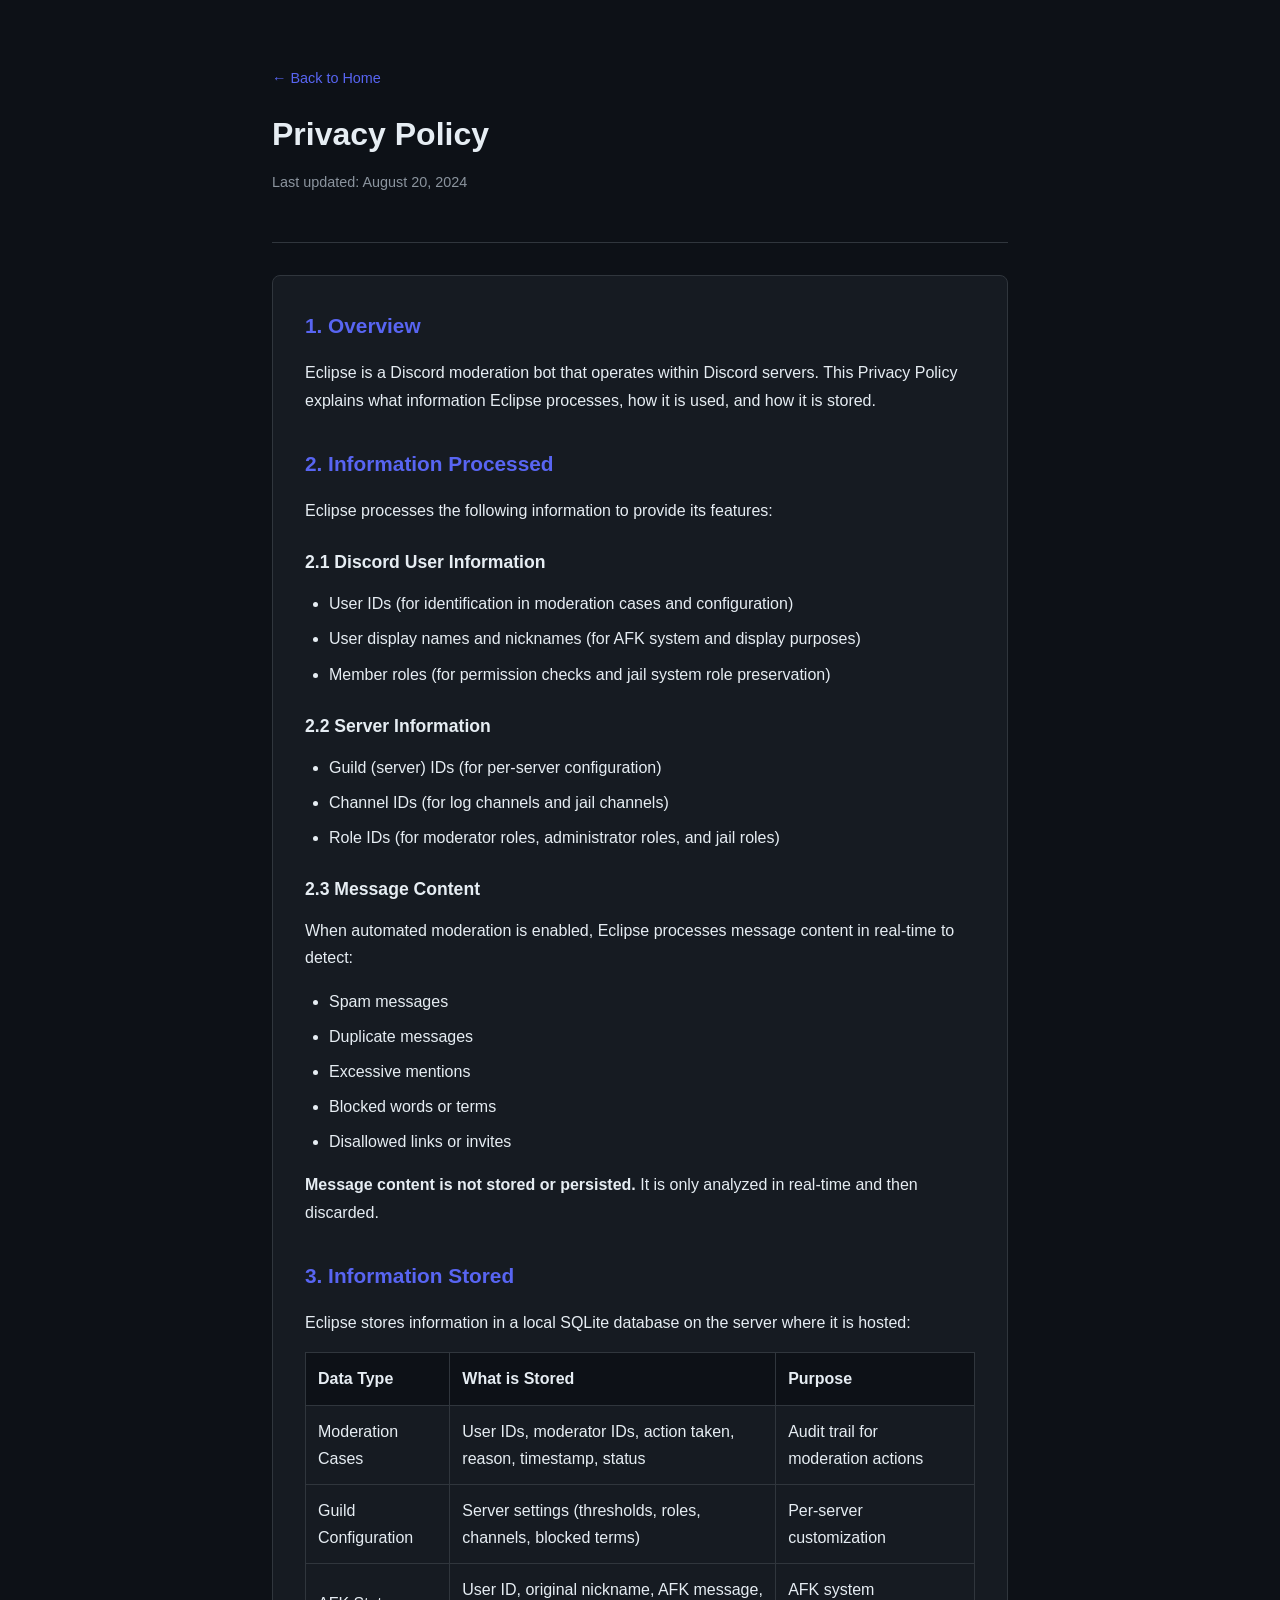
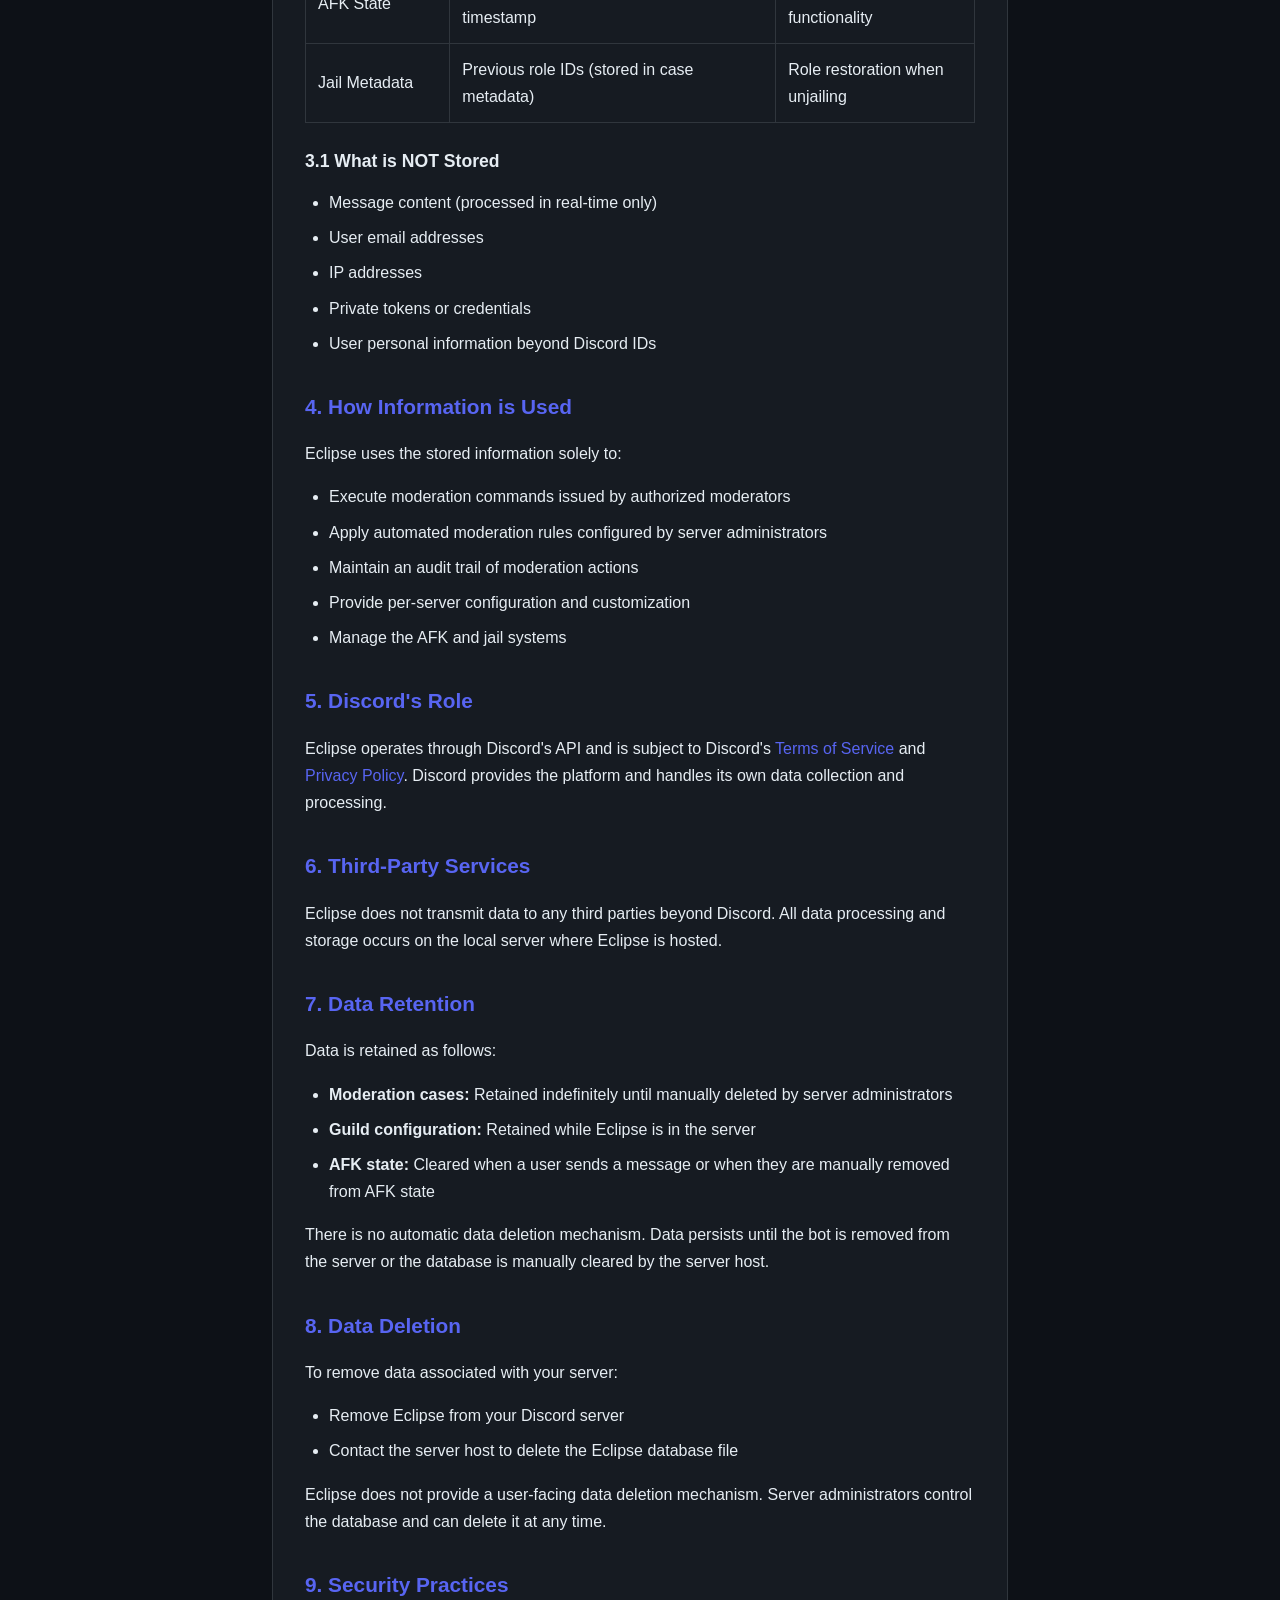
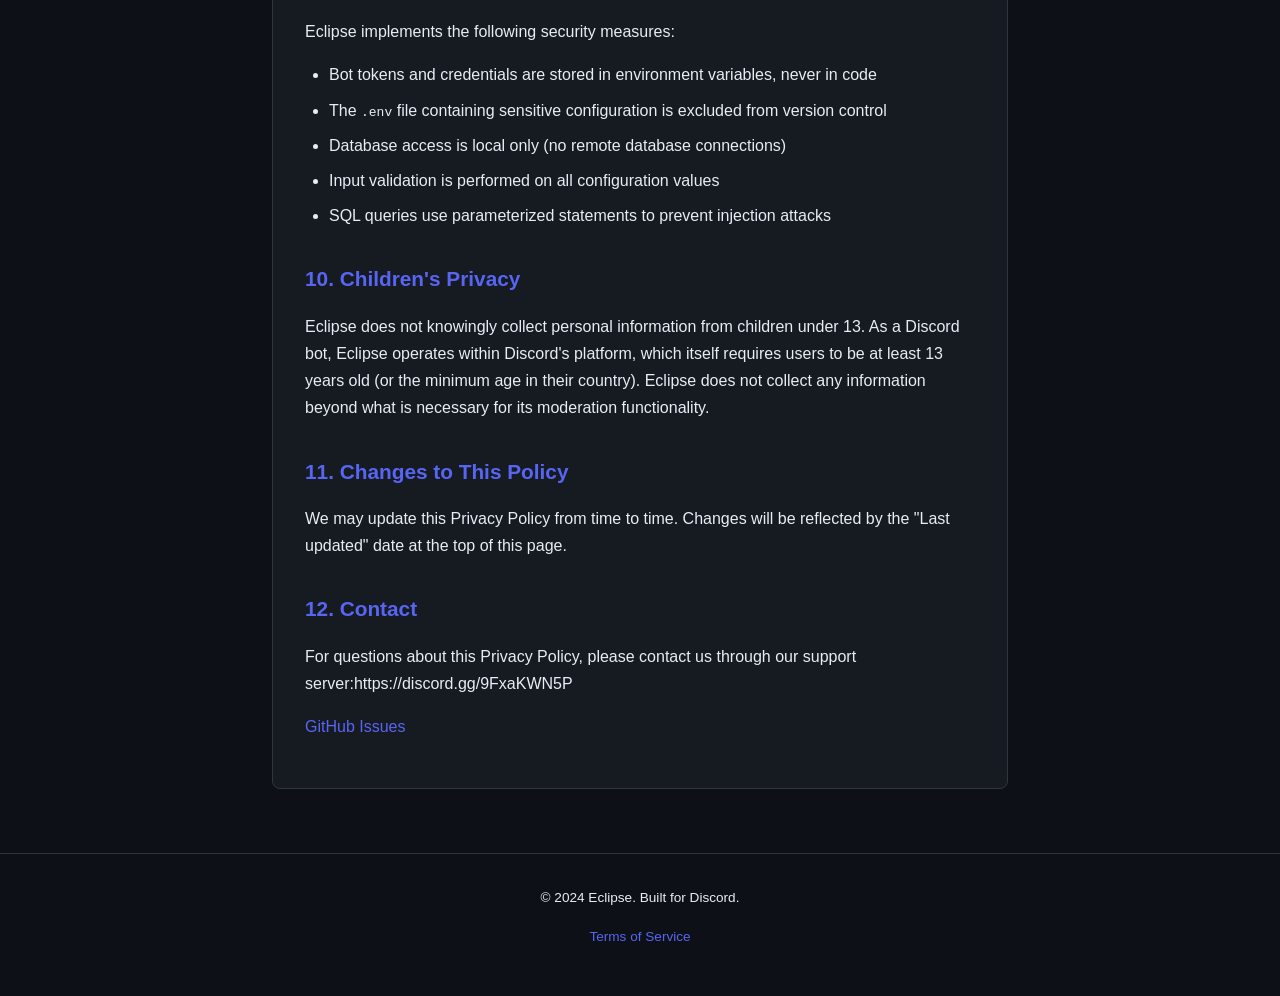
==== docs/privacy.html @ e570cf3b "Add Eqlipse moderation features and legal pages" ====
<!DOCTYPE html>
<html lang="en">
<head>
    <meta charset="UTF-8">
    <meta name="viewport" content="width=device-width, initial-scale=1.0">
    <title>Privacy Policy - Eclipse</title>
    <style>
        :root {
            --primary: #5865F2;
            --background: #0d1117;
            --surface: #161b22;
            --text: #e6edf3;
            --muted: #8b949e;
            --border: #30363d;
        }
        * { margin: 0; padding: 0; box-sizing: border-box; }
        body {
            font-family: -apple-system, BlinkMacSystemFont, 'Segoe UI', Roboto, sans-serif;
            background: var(--background);
            color: var(--text);
            line-height: 1.7;
        }
        .container {
            max-width: 800px;
            margin: 0 auto;
            padding: 2rem;
        }
        header {
            padding: 2rem 0;
            border-bottom: 1px solid var(--border);
            margin-bottom: 2rem;
        }
        nav {
            margin-bottom: 1rem;
        }
        nav a {
            color: var(--primary);
            text-decoration: none;
            font-size: 0.9rem;
        }
        nav a:hover {
            text-decoration: underline;
        }
        h1 {
            font-size: 2rem;
            margin-bottom: 0.5rem;
        }
        .date {
            color: var(--muted);
            font-size: 0.9rem;
        }
        main {
            background: var(--surface);
            border: 1px solid var(--border);
            border-radius: 8px;
            padding: 2rem;
        }
        h2 {
            font-size: 1.3rem;
            margin-top: 2rem;
            margin-bottom: 1rem;
            color: var(--primary);
        }
        h2:first-child {
            margin-top: 0;
        }
        h3 {
            font-size: 1.1rem;
            margin-top: 1.5rem;
            margin-bottom: 0.75rem;
        }
        p {
            margin-bottom: 1rem;
            color: var(--text);
        }
        ul, ol {
            margin-bottom: 1rem;
            padding-left: 1.5rem;
        }
        li {
            margin-bottom: 0.5rem;
        }
        strong {
            color: var(--text);
        }
        table {
            width: 100%;
            border-collapse: collapse;
            margin-bottom: 1rem;
        }
        th, td {
            text-align: left;
            padding: 0.75rem;
            border: 1px solid var(--border);
        }
        th {
            background: var(--background);
        }
        a {
            color: var(--primary);
            text-decoration: none;
        }
        a:hover {
            text-decoration: underline;
        }
        footer {
            text-align: center;
            padding: 2rem 0;
            margin-top: 2rem;
            border-top: 1px solid var(--border);
            color: var(--muted);
            font-size: 0.85rem;
        }
        footer a {
            color: var(--primary);
            text-decoration: none;
        }
        @media (max-width: 600px) {
            .container { padding: 1rem; }
            h1 { font-size: 1.5rem; }
            main { padding: 1.5rem; }
            table { font-size: 0.9rem; }
            th, td { padding: 0.5rem; }
        }
    </style>
</head>
<body>
    <div class="container">
        <header>
            <nav><a href="index.html">&larr; Back to Home</a></nav>
            <h1>Privacy Policy</h1>
            <p class="date">Last updated: August 20, 2024</p>
        </header>

        <main>
            <h2>1. Overview</h2>
            <p>Eclipse is a Discord moderation bot that operates within Discord servers. This Privacy Policy explains what information Eclipse processes, how it is used, and how it is stored.</p>

            <h2>2. Information Processed</h2>
            <p>Eclipse processes the following information to provide its features:</p>

            <h3>2.1 Discord User Information</h3>
            <ul>
                <li>User IDs (for identification in moderation cases and configuration)</li>
                <li>User display names and nicknames (for AFK system and display purposes)</li>
                <li>Member roles (for permission checks and jail system role preservation)</li>
            </ul>

            <h3>2.2 Server Information</h3>
            <ul>
                <li>Guild (server) IDs (for per-server configuration)</li>
                <li>Channel IDs (for log channels and jail channels)</li>
                <li>Role IDs (for moderator roles, administrator roles, and jail roles)</li>
            </ul>

            <h3>2.3 Message Content</h3>
            <p>When automated moderation is enabled, Eclipse processes message content in real-time to detect:</p>
            <ul>
                <li>Spam messages</li>
                <li>Duplicate messages</li>
                <li>Excessive mentions</li>
                <li>Blocked words or terms</li>
                <li>Disallowed links or invites</li>
            </ul>
            <p><strong>Message content is not stored or persisted.</strong> It is only analyzed in real-time and then discarded.</p>

            <h2>3. Information Stored</h2>
            <p>Eclipse stores information in a local SQLite database on the server where it is hosted:</p>

            <table>
                <thead>
                    <tr>
                        <th>Data Type</th>
                        <th>What is Stored</th>
                        <th>Purpose</th>
                    </tr>
                </thead>
                <tbody>
                    <tr>
                        <td>Moderation Cases</td>
                        <td>User IDs, moderator IDs, action taken, reason, timestamp, status</td>
                        <td>Audit trail for moderation actions</td>
                    </tr>
                    <tr>
                        <td>Guild Configuration</td>
                        <td>Server settings (thresholds, roles, channels, blocked terms)</td>
                        <td>Per-server customization</td>
                    </tr>
                    <tr>
                        <td>AFK State</td>
                        <td>User ID, original nickname, AFK message, timestamp</td>
                        <td>AFK system functionality</td>
                    </tr>
                    <tr>
                        <td>Jail Metadata</td>
                        <td>Previous role IDs (stored in case metadata)</td>
                        <td>Role restoration when unjailing</td>
                    </tr>
                </tbody>
            </table>

            <h3>3.1 What is NOT Stored</h3>
            <ul>
                <li>Message content (processed in real-time only)</li>
                <li>User email addresses</li>
                <li>IP addresses</li>
                <li>Private tokens or credentials</li>
                <li>User personal information beyond Discord IDs</li>
            </ul>

            <h2>4. How Information is Used</h2>
            <p>Eclipse uses the stored information solely to:</p>
            <ul>
                <li>Execute moderation commands issued by authorized moderators</li>
                <li>Apply automated moderation rules configured by server administrators</li>
                <li>Maintain an audit trail of moderation actions</li>
                <li>Provide per-server configuration and customization</li>
                <li>Manage the AFK and jail systems</li>
            </ul>

            <h2>5. Discord's Role</h2>
            <p>Eclipse operates through Discord's API and is subject to Discord's <a href="https://discord.com/terms" target="_blank" rel="noopener">Terms of Service</a> and <a href="https://discord.com/privacy" target="_blank" rel="noopener">Privacy Policy</a>. Discord provides the platform and handles its own data collection and processing.</p>

            <h2>6. Third-Party Services</h2>
            <p>Eclipse does not transmit data to any third parties beyond Discord. All data processing and storage occurs on the local server where Eclipse is hosted.</p>

            <h2>7. Data Retention</h2>
            <p>Data is retained as follows:</p>
            <ul>
                <li><strong>Moderation cases:</strong> Retained indefinitely until manually deleted by server administrators</li>
                <li><strong>Guild configuration:</strong> Retained while Eclipse is in the server</li>
                <li><strong>AFK state:</strong> Cleared when a user sends a message or when they are manually removed from AFK state</li>
            </ul>
            <p>There is no automatic data deletion mechanism. Data persists until the bot is removed from the server or the database is manually cleared by the server host.</p>

            <h2>8. Data Deletion</h2>
            <p>To remove data associated with your server:</p>
            <ul>
                <li>Remove Eclipse from your Discord server</li>
                <li>Contact the server host to delete the Eclipse database file</li>
            </ul>
            <p>Eclipse does not provide a user-facing data deletion mechanism. Server administrators control the database and can delete it at any time.</p>

            <h2>9. Security Practices</h2>
            <p>Eclipse implements the following security measures:</p>
            <ul>
                <li>Bot tokens and credentials are stored in environment variables, never in code</li>
                <li>The <code>.env</code> file containing sensitive configuration is excluded from version control</li>
                <li>Database access is local only (no remote database connections)</li>
                <li>Input validation is performed on all configuration values</li>
                <li>SQL queries use parameterized statements to prevent injection attacks</li>
            </ul>

            <h2>10. Children's Privacy</h2>
            <p>Eclipse does not knowingly collect personal information from children under 13. As a Discord bot, Eclipse operates within Discord's platform, which itself requires users to be at least 13 years old (or the minimum age in their country). Eclipse does not collect any information beyond what is necessary for its moderation functionality.</p>

            <h2>11. Changes to This Policy</h2>
            <p>We may update this Privacy Policy from time to time. Changes will be reflected by the "Last updated" date at the top of this page.</p>

            <h2>12. Contact</h2>
            <p>For questions about this Privacy Policy, please contact us through our support server:https://discord.gg/9FxaKWN5P</p>
            <p><a href="https://github.com/Riyxoen/eclipse-bot/issues">GitHub Issues</a></p>
            <p><em><!-- TODO: Replace with your preferred contact method --></em></p>
        </main>
    </div>

    <footer>
        <p>&copy; 2024 Eclipse. Built for Discord.</p>
        <p><a href="terms.html">Terms of Service</a></p>
    </footer>
</body>
</html>
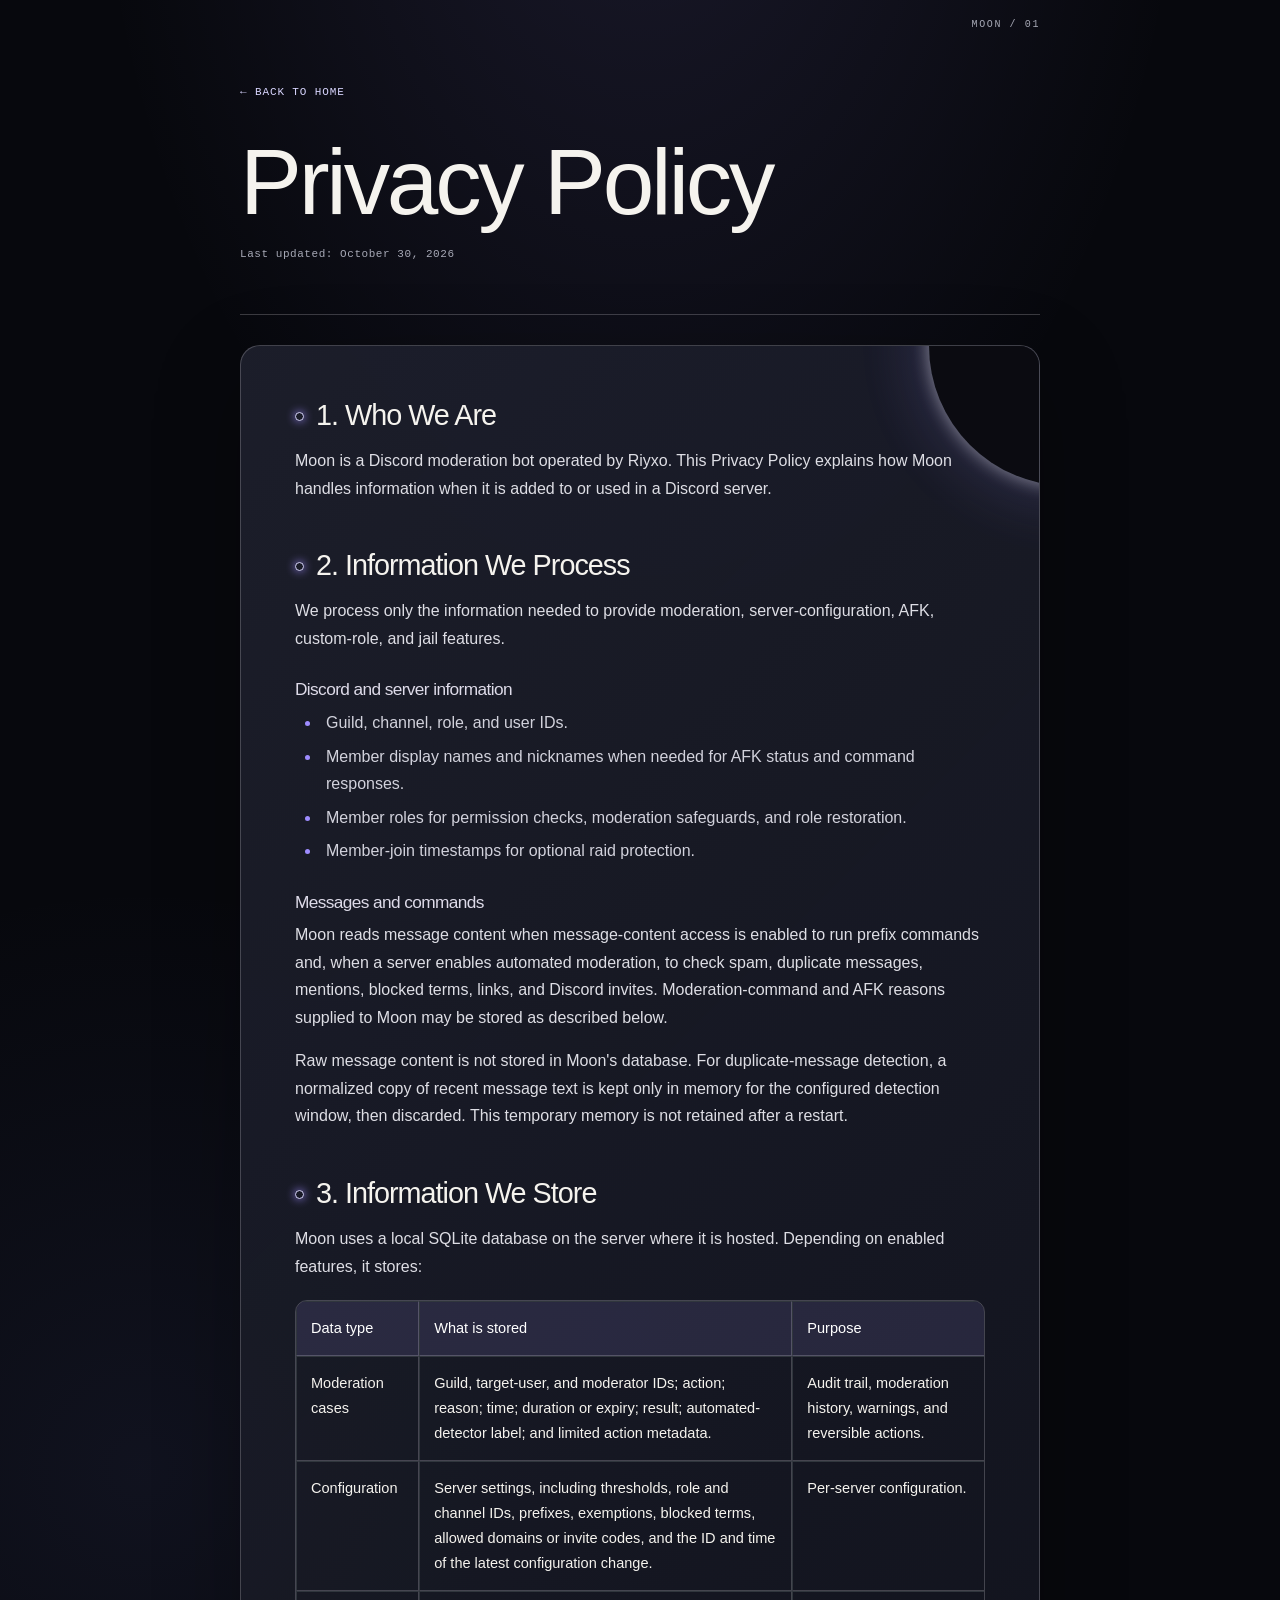
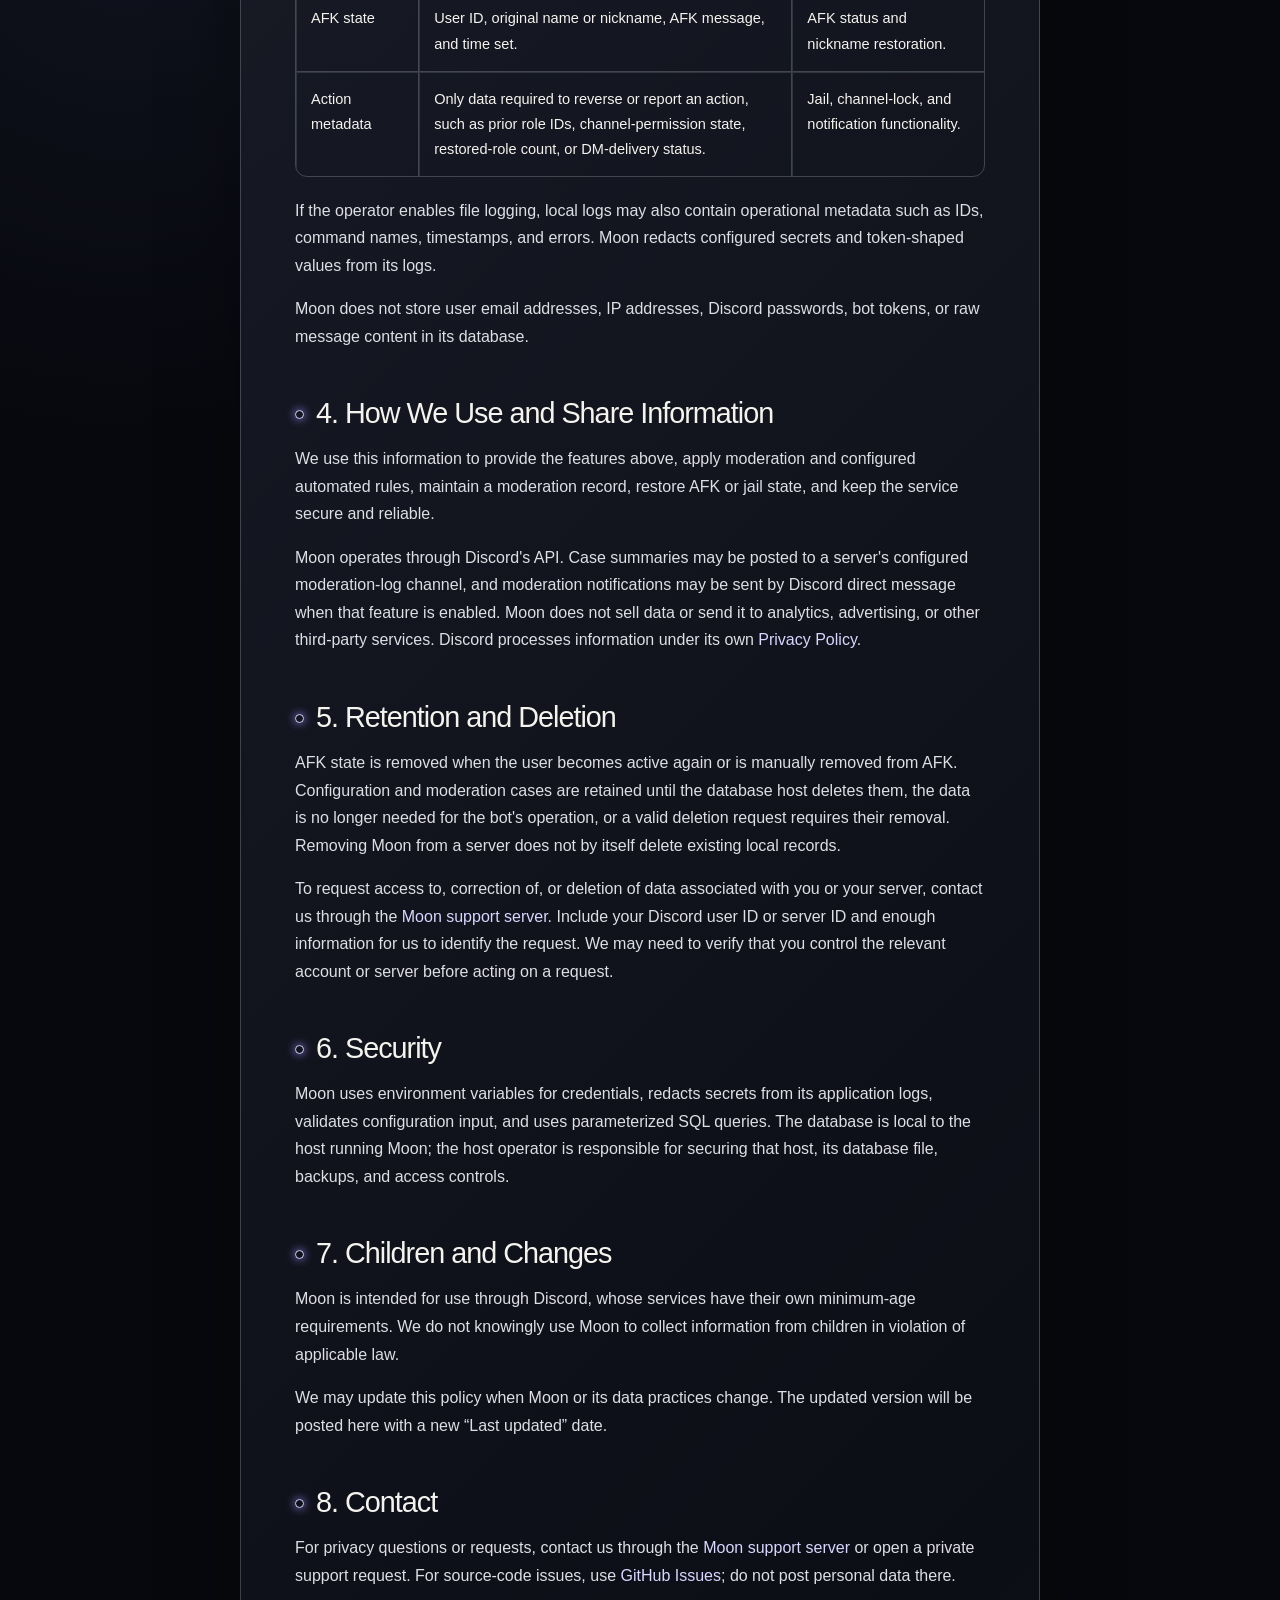
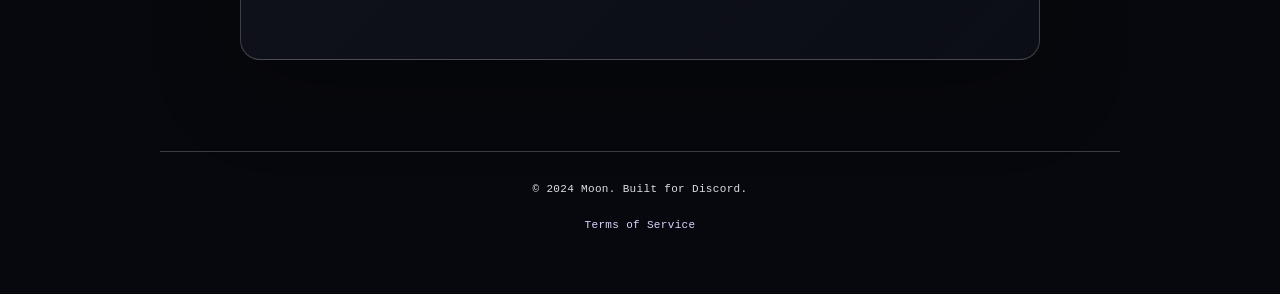
==== commit fce47878: "Rebrand Moon website and update legal pages" ====
--- a/docs/privacy.html
+++ b/docs/privacy.html
@@ -3,7 +3,7 @@
 <head>
     <meta charset="UTF-8">
     <meta name="viewport" content="width=device-width, initial-scale=1.0">
-    <title>Privacy Policy - Eclipse</title>
+    <title>Privacy Policy - Moon</title>
     <style>
         :root {
             --primary: #5865F2;
@@ -123,149 +123,69 @@
             th, td { padding: 0.5rem; }
         }
     </style>
+    <link rel="stylesheet" href="eclipse.css">
 </head>
-<body>
+<body class="legal">
     <div class="container">
         <header>
             <nav><a href="index.html">&larr; Back to Home</a></nav>
             <h1>Privacy Policy</h1>
-            <p class="date">Last updated: August 20, 2024</p>
+            <p class="date">Last updated: October 30, 2026</p>
         </header>
 
         <main>
-            <h2>1. Overview</h2>
-            <p>Eclipse is a Discord moderation bot that operates within Discord servers. This Privacy Policy explains what information Eclipse processes, how it is used, and how it is stored.</p>
+            <h2>1. Who We Are</h2>
+            <p>Moon is a Discord moderation bot operated by Riyxo. This Privacy Policy explains how Moon handles information when it is added to or used in a Discord server.</p>
 
-            <h2>2. Information Processed</h2>
-            <p>Eclipse processes the following information to provide its features:</p>
+            <h2>2. Information We Process</h2>
+            <p>We process only the information needed to provide moderation, server-configuration, AFK, custom-role, and jail features.</p>
+            <h3>Discord and server information</h3>
+            <ul>
+                <li>Guild, channel, role, and user IDs.</li>
+                <li>Member display names and nicknames when needed for AFK status and command responses.</li>
+                <li>Member roles for permission checks, moderation safeguards, and role restoration.</li>
+                <li>Member-join timestamps for optional raid protection.</li>
+            </ul>
+            <h3>Messages and commands</h3>
+            <p>Moon reads message content when message-content access is enabled to run prefix commands and, when a server enables automated moderation, to check spam, duplicate messages, mentions, blocked terms, links, and Discord invites. Moderation-command and AFK reasons supplied to Moon may be stored as described below.</p>
+            <p>Raw message content is not stored in Moon's database. For duplicate-message detection, a normalized copy of recent message text is kept only in memory for the configured detection window, then discarded. This temporary memory is not retained after a restart.</p>
 
-            <h3>2.1 Discord User Information</h3>
-            <ul>
-                <li>User IDs (for identification in moderation cases and configuration)</li>
-                <li>User display names and nicknames (for AFK system and display purposes)</li>
-                <li>Member roles (for permission checks and jail system role preservation)</li>
-            </ul>
-
-            <h3>2.2 Server Information</h3>
-            <ul>
-                <li>Guild (server) IDs (for per-server configuration)</li>
-                <li>Channel IDs (for log channels and jail channels)</li>
-                <li>Role IDs (for moderator roles, administrator roles, and jail roles)</li>
-            </ul>
-
-            <h3>2.3 Message Content</h3>
-            <p>When automated moderation is enabled, Eclipse processes message content in real-time to detect:</p>
-            <ul>
-                <li>Spam messages</li>
-                <li>Duplicate messages</li>
-                <li>Excessive mentions</li>
-                <li>Blocked words or terms</li>
-                <li>Disallowed links or invites</li>
-            </ul>
-            <p><strong>Message content is not stored or persisted.</strong> It is only analyzed in real-time and then discarded.</p>
-
-            <h2>3. Information Stored</h2>
-            <p>Eclipse stores information in a local SQLite database on the server where it is hosted:</p>
-
+            <h2>3. Information We Store</h2>
+            <p>Moon uses a local SQLite database on the server where it is hosted. Depending on enabled features, it stores:</p>
             <table>
-                <thead>
-                    <tr>
-                        <th>Data Type</th>
-                        <th>What is Stored</th>
-                        <th>Purpose</th>
-                    </tr>
-                </thead>
+                <thead><tr><th>Data type</th><th>What is stored</th><th>Purpose</th></tr></thead>
                 <tbody>
-                    <tr>
-                        <td>Moderation Cases</td>
-                        <td>User IDs, moderator IDs, action taken, reason, timestamp, status</td>
-                        <td>Audit trail for moderation actions</td>
-                    </tr>
-                    <tr>
-                        <td>Guild Configuration</td>
-                        <td>Server settings (thresholds, roles, channels, blocked terms)</td>
-                        <td>Per-server customization</td>
-                    </tr>
-                    <tr>
-                        <td>AFK State</td>
-                        <td>User ID, original nickname, AFK message, timestamp</td>
-                        <td>AFK system functionality</td>
-                    </tr>
-                    <tr>
-                        <td>Jail Metadata</td>
-                        <td>Previous role IDs (stored in case metadata)</td>
-                        <td>Role restoration when unjailing</td>
-                    </tr>
+                    <tr><td>Moderation cases</td><td>Guild, target-user, and moderator IDs; action; reason; time; duration or expiry; result; automated-detector label; and limited action metadata.</td><td>Audit trail, moderation history, warnings, and reversible actions.</td></tr>
+                    <tr><td>Configuration</td><td>Server settings, including thresholds, role and channel IDs, prefixes, exemptions, blocked terms, allowed domains or invite codes, and the ID and time of the latest configuration change.</td><td>Per-server configuration.</td></tr>
+                    <tr><td>AFK state</td><td>User ID, original name or nickname, AFK message, and time set.</td><td>AFK status and nickname restoration.</td></tr>
+                    <tr><td>Action metadata</td><td>Only data required to reverse or report an action, such as prior role IDs, channel-permission state, restored-role count, or DM-delivery status.</td><td>Jail, channel-lock, and notification functionality.</td></tr>
                 </tbody>
             </table>
+            <p>If the operator enables file logging, local logs may also contain operational metadata such as IDs, command names, timestamps, and errors. Moon redacts configured secrets and token-shaped values from its logs.</p>
+            <p>Moon does not store user email addresses, IP addresses, Discord passwords, bot tokens, or raw message content in its database.</p>
 
-            <h3>3.1 What is NOT Stored</h3>
-            <ul>
-                <li>Message content (processed in real-time only)</li>
-                <li>User email addresses</li>
-                <li>IP addresses</li>
-                <li>Private tokens or credentials</li>
-                <li>User personal information beyond Discord IDs</li>
-            </ul>
+            <h2>4. How We Use and Share Information</h2>
+            <p>We use this information to provide the features above, apply moderation and configured automated rules, maintain a moderation record, restore AFK or jail state, and keep the service secure and reliable.</p>
+            <p>Moon operates through Discord's API. Case summaries may be posted to a server's configured moderation-log channel, and moderation notifications may be sent by Discord direct message when that feature is enabled. Moon does not sell data or send it to analytics, advertising, or other third-party services. Discord processes information under its own <a href="https://discord.com/privacy" target="_blank" rel="noopener">Privacy Policy</a>.</p>
 
-            <h2>4. How Information is Used</h2>
-            <p>Eclipse uses the stored information solely to:</p>
-            <ul>
-                <li>Execute moderation commands issued by authorized moderators</li>
-                <li>Apply automated moderation rules configured by server administrators</li>
-                <li>Maintain an audit trail of moderation actions</li>
-                <li>Provide per-server configuration and customization</li>
-                <li>Manage the AFK and jail systems</li>
-            </ul>
+            <h2>5. Retention and Deletion</h2>
+            <p>AFK state is removed when the user becomes active again or is manually removed from AFK. Configuration and moderation cases are retained until the database host deletes them, the data is no longer needed for the bot's operation, or a valid deletion request requires their removal. Removing Moon from a server does not by itself delete existing local records.</p>
+            <p>To request access to, correction of, or deletion of data associated with you or your server, contact us through the <a href="https://discord.gg/KJvTWMRBFT" target="_blank" rel="noopener">Moon support server</a>. Include your Discord user ID or server ID and enough information for us to identify the request. We may need to verify that you control the relevant account or server before acting on a request.</p>
 
-            <h2>5. Discord's Role</h2>
-            <p>Eclipse operates through Discord's API and is subject to Discord's <a href="https://discord.com/terms" target="_blank" rel="noopener">Terms of Service</a> and <a href="https://discord.com/privacy" target="_blank" rel="noopener">Privacy Policy</a>. Discord provides the platform and handles its own data collection and processing.</p>
+            <h2>6. Security</h2>
+            <p>Moon uses environment variables for credentials, redacts secrets from its application logs, validates configuration input, and uses parameterized SQL queries. The database is local to the host running Moon; the host operator is responsible for securing that host, its database file, backups, and access controls.</p>
 
-            <h2>6. Third-Party Services</h2>
-            <p>Eclipse does not transmit data to any third parties beyond Discord. All data processing and storage occurs on the local server where Eclipse is hosted.</p>
+            <h2>7. Children and Changes</h2>
+            <p>Moon is intended for use through Discord, whose services have their own minimum-age requirements. We do not knowingly use Moon to collect information from children in violation of applicable law.</p>
+            <p>We may update this policy when Moon or its data practices change. The updated version will be posted here with a new “Last updated” date.</p>
 
-            <h2>7. Data Retention</h2>
-            <p>Data is retained as follows:</p>
-            <ul>
-                <li><strong>Moderation cases:</strong> Retained indefinitely until manually deleted by server administrators</li>
-                <li><strong>Guild configuration:</strong> Retained while Eclipse is in the server</li>
-                <li><strong>AFK state:</strong> Cleared when a user sends a message or when they are manually removed from AFK state</li>
-            </ul>
-            <p>There is no automatic data deletion mechanism. Data persists until the bot is removed from the server or the database is manually cleared by the server host.</p>
-
-            <h2>8. Data Deletion</h2>
-            <p>To remove data associated with your server:</p>
-            <ul>
-                <li>Remove Eclipse from your Discord server</li>
-                <li>Contact the server host to delete the Eclipse database file</li>
-            </ul>
-            <p>Eclipse does not provide a user-facing data deletion mechanism. Server administrators control the database and can delete it at any time.</p>
-
-            <h2>9. Security Practices</h2>
-            <p>Eclipse implements the following security measures:</p>
-            <ul>
-                <li>Bot tokens and credentials are stored in environment variables, never in code</li>
-                <li>The <code>.env</code> file containing sensitive configuration is excluded from version control</li>
-                <li>Database access is local only (no remote database connections)</li>
-                <li>Input validation is performed on all configuration values</li>
-                <li>SQL queries use parameterized statements to prevent injection attacks</li>
-            </ul>
-
-            <h2>10. Children's Privacy</h2>
-            <p>Eclipse does not knowingly collect personal information from children under 13. As a Discord bot, Eclipse operates within Discord's platform, which itself requires users to be at least 13 years old (or the minimum age in their country). Eclipse does not collect any information beyond what is necessary for its moderation functionality.</p>
-
-            <h2>11. Changes to This Policy</h2>
-            <p>We may update this Privacy Policy from time to time. Changes will be reflected by the "Last updated" date at the top of this page.</p>
-
-            <h2>12. Contact</h2>
-            <p>For questions about this Privacy Policy, please contact us through our support server:https://discord.gg/9FxaKWN5P</p>
-            <p><a href="https://github.com/Riyxoen/eclipse-bot/issues">GitHub Issues</a></p>
-            <p><em><!-- TODO: Replace with your preferred contact method --></em></p>
+            <h2>8. Contact</h2>
+            <p>For privacy questions or requests, contact us through the <a href="https://discord.gg/KJvTWMRBFT" target="_blank" rel="noopener">Moon support server</a> or open a private support request. For source-code issues, use <a href="https://github.com/Riyxoen/eclipse-bot/issues" target="_blank" rel="noopener">GitHub Issues</a>; do not post personal data there.</p>
         </main>
     </div>
 
     <footer>
-        <p>&copy; 2024 Eclipse. Built for Discord.</p>
+        <p>&copy; 2024 Moon. Built for Discord.</p>
         <p><a href="terms.html">Terms of Service</a></p>
     </footer>
 </body>
--- a/docs/eclipse.css
+++ b/docs/eclipse.css
@@ -0,0 +1,172 @@
+:root {
+    --ink: #07080d;
+    --night: #0e1018;
+    --surface: rgba(23, 25, 36, .78);
+    --surface-strong: #171a25;
+    --text: #f5f3ee;
+    --muted: #a7a9b6;
+    --faint: rgba(229, 229, 238, .14);
+    --line: rgba(239, 238, 245, .22);
+    --violet: #9e8cff;
+    --glow: #d9d6ff;
+}
+
+* { box-sizing: border-box; margin: 0; padding: 0; }
+
+html { background: var(--ink); }
+
+body {
+    min-height: 100vh;
+    overflow-x: hidden;
+    font-family: "Avenir Next", Avenir, "Helvetica Neue", -apple-system, BlinkMacSystemFont, "Segoe UI", sans-serif;
+    color: var(--text);
+    background:
+        radial-gradient(ellipse 62% 38% at 50% -8%, rgba(161, 146, 255, .13), transparent 70%),
+        radial-gradient(circle at 11% 42%, rgba(93, 102, 175, .11), transparent 25%),
+        var(--ink);
+    line-height: 1.72;
+    animation: sky-breathe 14s ease-in-out infinite alternate;
+}
+
+body::before, body::after {
+    content: "";
+    position: fixed;
+    z-index: -1;
+    pointer-events: none;
+    border-radius: 50%;
+}
+
+body::before {
+    width: min(63vw, 720px); height: min(63vw, 720px);
+    top: -390px; left: 50%; transform: translateX(-50%);
+    background: #0a0b12;
+    box-shadow: 0 0 28px 4px rgba(247, 245, 255, .78), 0 0 110px 42px rgba(179, 168, 255, .2), inset 0 0 46px rgba(255,255,255,.05);
+    animation: moon-pulse 9s ease-in-out infinite;
+}
+
+body::after {
+    width: 430px; height: 430px; right: -260px; bottom: 8vh;
+    background: radial-gradient(circle, rgba(145, 129, 255, .11), transparent 66%);
+    animation: drift 18s ease-in-out infinite alternate;
+}
+
+body.home::after {
+    width: 3px; height: 3px; right: auto; bottom: auto; left: 9%; top: 39%;
+    background: white; opacity: .65;
+    box-shadow: 9vw -19vh 0 -1px rgba(255,255,255,.65), 24vw -6vh 0 -1px rgba(255,255,255,.6), 73vw 6vh 0 -1px rgba(255,255,255,.56), 82vw 37vh 0 -1px rgba(255,255,255,.5), 51vw 52vh 0 -1px rgba(255,255,255,.55), 15vw 61vh 0 -1px rgba(255,255,255,.5), 69vw 82vh 0 -1px rgba(255,255,255,.42);
+    animation: stars 5s ease-in-out infinite alternate;
+}
+
+.container { width: min(100% - 40px, 960px); margin: 0 auto; padding: 0 0 56px; }
+
+header {
+    position: relative;
+    padding: 76px 0 36px;
+    margin-bottom: 30px;
+    border-bottom: 1px solid var(--line);
+    animation: enter .8s cubic-bezier(.2,.75,.2,1) both;
+}
+
+header::after {
+    content: "MOON / 01";
+    position: absolute; right: 0; top: 20px;
+    color: var(--muted); font: 10px/1 ui-monospace, SFMono-Regular, Menlo, monospace; letter-spacing: .16em;
+}
+
+h1, h2, h3 { font-weight: 500; letter-spacing: -.035em; line-height: 1.08; }
+h1 { font-size: clamp(2.7rem, 8vw, 5.8rem); max-width: 720px; }
+.subtitle { margin-top: 12px; color: var(--muted); font: 12px/1.5 ui-monospace, SFMono-Regular, Menlo, monospace; letter-spacing: .1em; text-transform: uppercase; }
+
+.home header {
+    min-height: 390px; display: flex; flex-direction: column; justify-content: flex-end;
+    padding: 78px clamp(10px, 5vw, 54px) 55px; overflow: hidden;
+    border: 1px solid var(--line); border-radius: 22px;
+    background: linear-gradient(115deg, rgba(28,30,43,.92) 0%, rgba(16,17,26,.86) 48%, rgba(9,10,15,.75) 100%);
+    box-shadow: 0 30px 100px rgba(0,0,0,.27);
+}
+.home header::before {
+    content: ""; position: absolute; width: 310px; height: 310px; border-radius: 50%;
+    right: clamp(-132px, -8vw, -52px); top: 50%; transform: translateY(-50%);
+    background: radial-gradient(circle at 35% 28%, #2d3040 0 3%, transparent 3.5%), radial-gradient(circle at 71% 67%, #252837 0 4%, transparent 4.5%), #0b0c12;
+    box-shadow: 0 0 22px 4px rgba(255,255,255,.83), 0 0 82px 26px rgba(167,148,255,.22), inset -28px -22px 46px rgba(0,0,0,.56);
+    animation: moon-float 10s ease-in-out infinite;
+}
+.home header h1 { position: relative; z-index: 1; font-size: clamp(3.3rem, 9vw, 6.8rem); max-width: 590px; text-shadow: 0 8px 35px rgba(0,0,0,.43); }
+.home header h1::after { content: "."; color: var(--violet); }
+.home .subtitle { position: relative; z-index: 1; }
+.home header::after { right: 28px; top: 26px; }
+
+nav { margin-bottom: 28px; }
+nav a, footer a, main a { color: var(--glow); text-decoration: none; }
+nav a { display: inline-flex; align-items: center; gap: 8px; font: 11px/1 ui-monospace, SFMono-Regular, Menlo, monospace; letter-spacing: .08em; text-transform: uppercase; }
+nav a:hover, footer a:hover, main a:hover { color: white; text-decoration: underline; text-underline-offset: 4px; }
+.date { margin-top: 14px; color: var(--muted); font: 11px/1.5 ui-monospace, SFMono-Regular, Menlo, monospace; letter-spacing: .05em; }
+
+.content { display: grid; grid-template-columns: repeat(2, minmax(0, 1fr)); gap: 18px; margin-top: 24px; }
+.card {
+    position: relative; isolation: isolate; min-height: 250px; overflow: hidden;
+    padding: 28px; border: 1px solid var(--line); border-radius: 18px;
+    color: var(--text); text-decoration: none; background: linear-gradient(135deg, rgba(42,45,61,.96), rgba(18,20,29,.9));
+    transition: transform .25s ease, border-color .25s ease, box-shadow .25s ease;
+}
+.card::before { content: ""; position: absolute; z-index: -1; width: 190px; height: 190px; border-radius: 50%; right: -55px; top: -55px; background: #090a10; box-shadow: 0 0 15px 2px rgba(245,244,255,.6), 0 0 52px 18px rgba(155,139,255,.18); }
+.card::after { content: "↗"; position: absolute; right: 26px; bottom: 22px; color: var(--glow); font-size: 25px; }
+.card:hover { transform: translateY(-6px); border-color: rgba(221, 216, 255, .7); box-shadow: 0 25px 60px rgba(0,0,0,.33); }
+.card:nth-child(1) { animation: enter .8s .15s cubic-bezier(.2,.75,.2,1) both; }
+.card:nth-child(2) { animation: enter .8s .28s cubic-bezier(.2,.75,.2,1) both; }
+.card:hover::before { animation: card-moon .8s ease both; }
+.card h2 { max-width: 210px; font-size: clamp(1.65rem, 3vw, 2.35rem); }
+.card p { position: absolute; bottom: 27px; max-width: 75%; color: var(--muted); font-size: .92rem; line-height: 1.5; }
+
+main {
+    position: relative; overflow: hidden;
+    padding: clamp(26px, 5vw, 54px); border: 1px solid var(--line); border-radius: 20px;
+    background: linear-gradient(135deg, rgba(29, 31, 44, .95), rgba(13, 15, 23, .88));
+    box-shadow: 0 28px 85px rgba(0,0,0,.28);
+    animation: enter .8s .12s cubic-bezier(.2,.75,.2,1) both;
+}
+main::before { content: ""; position: absolute; width: 280px; height: 280px; right: -170px; top: -140px; border-radius: 50%; background: #0a0b10; box-shadow: 0 0 16px 2px rgba(247,245,255,.45), 0 0 60px 20px rgba(158,140,255,.16); opacity: .9; }
+main > * { position: relative; }
+main h2 { margin: 48px 0 16px; color: var(--text); font-size: clamp(1.35rem, 2.5vw, 1.8rem); }
+main h2:first-child { margin-top: 0; }
+main h2::before { content: ""; display: inline-block; width: 7px; height: 7px; margin: 0 12px 4px 0; border: 1px solid var(--glow); border-radius: 50%; box-shadow: 0 0 10px var(--violet); }
+main h3 { margin: 28px 0 10px; font-size: 1.08rem; color: #dedbe9; }
+p { margin-bottom: 16px; color: #dedee5; }
+ul, ol { margin: 0 0 18px 4px; padding-left: 22px; }
+li { margin: 6px 0; padding-left: 5px; color: #d2d2dc; }
+li::marker { color: var(--violet); }
+strong { color: #fff; }
+code { padding: .13em .38em; border-radius: 4px; background: rgba(202,194,255,.13); color: #e2ddff; font: .85em ui-monospace, SFMono-Regular, Menlo, monospace; }
+table { width: 100%; margin: 20px 0; border-collapse: separate; border-spacing: 0; border: 1px solid var(--line); border-radius: 12px; overflow: hidden; font-size: .91rem; }
+th, td { padding: 14px; border-right: 1px solid var(--line); border-bottom: 1px solid var(--line); text-align: left; vertical-align: top; }
+th:last-child, td:last-child { border-right: 0; }
+tr:last-child td { border-bottom: 0; }
+th { color: #fff; background: rgba(167,151,255,.13); font-weight: 500; }
+
+footer { width: min(100% - 40px, 960px); margin: 35px auto 0; padding: 28px 0 42px; border-top: 1px solid var(--line); color: var(--muted); font: 11px/1.8 ui-monospace, SFMono-Regular, Menlo, monospace; letter-spacing: .03em; }
+footer p + p { margin-top: 4px; }
+
+@keyframes enter { from { opacity: 0; transform: translateY(18px); } to { opacity: 1; transform: translateY(0); } }
+@keyframes moon-pulse { 0%,100% { transform: translateX(-50%) scale(1); opacity: .96; } 50% { transform: translateX(-50%) scale(1.025); opacity: 1; } }
+@keyframes moon-float { 0%,100% { transform: translateY(-50%) translate(0, 0) rotate(-4deg); } 50% { transform: translateY(-50%) translate(-12px, 12px) rotate(3deg); } }
+@keyframes card-moon { to { transform: scale(1.13); } }
+@keyframes drift { to { transform: translate(-45px, -35px) scale(1.22); } }
+@keyframes sky-breathe { to { background-color: #0a0b12; } }
+@keyframes stars { to { opacity: 1; filter: drop-shadow(0 0 5px white); } }
+
+@media (prefers-reduced-motion: reduce) {
+    *, *::before, *::after { animation-duration: .01ms !important; animation-iteration-count: 1 !important; scroll-behavior: auto !important; }
+}
+
+@media (max-width: 620px) {
+    .container { width: min(100% - 28px, 960px); }
+    header { padding-top: 64px; }
+    header::after { top: 24px; }
+    .content { grid-template-columns: 1fr; margin-top: 30px; }
+    .home header { min-height: 350px; padding: 60px 24px 40px; }
+    .home header::before { width: 230px; height: 230px; right: -118px; top: 42%; }
+    .card { min-height: 220px; }
+    main { padding: 26px 20px; border-radius: 15px; }
+    table { display: block; overflow-x: auto; font-size: .82rem; }
+    th, td { min-width: 130px; padding: 11px; }
+}
